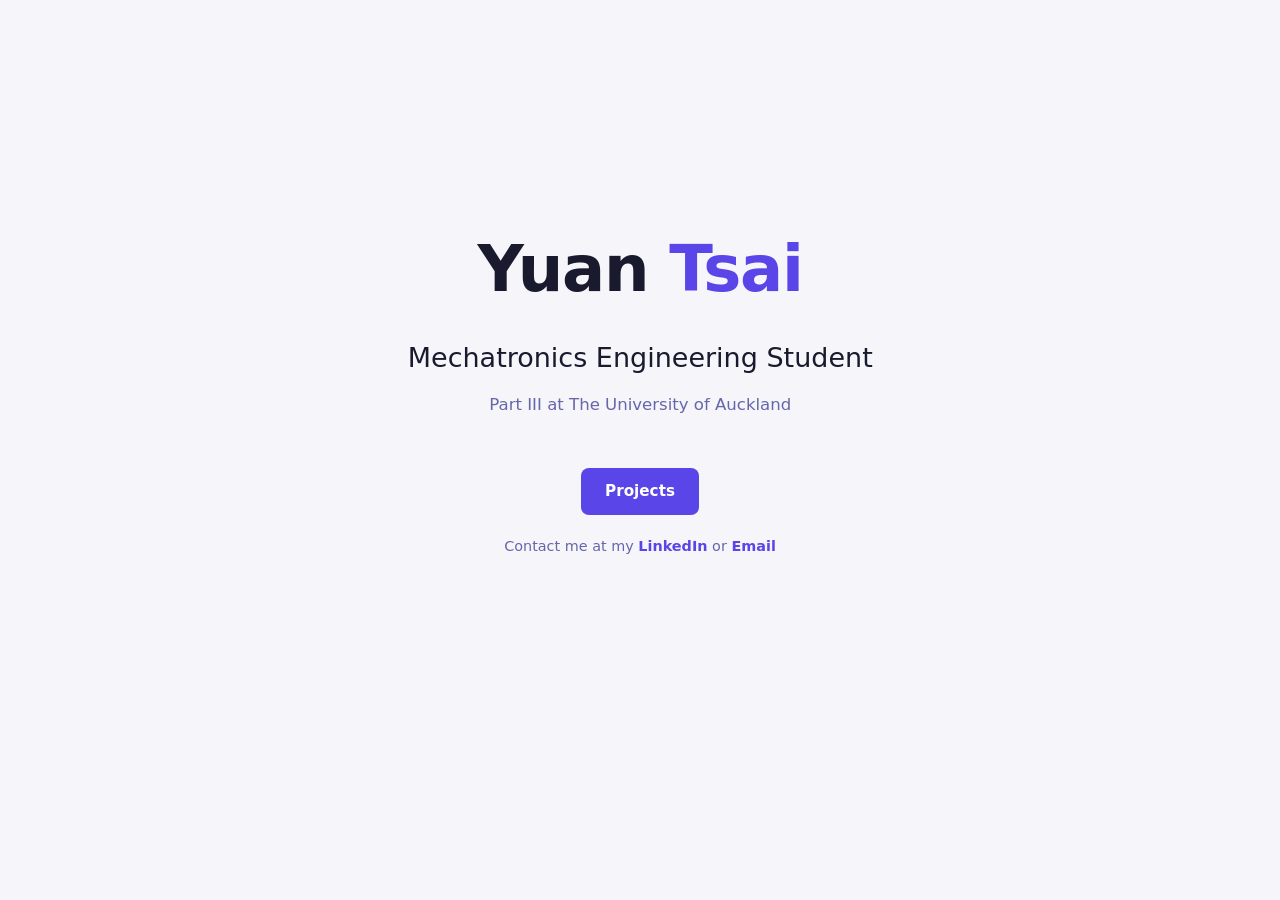
==== index.html @ 059f3043 "added the groundwork for projects pages" ====
<!DOCTYPE html>
<html lang="en" data-theme="light">
<head>
  <meta charset="UTF-8">
  <meta name="viewport" content="width=device-width, initial-scale=1.0">
  <title>Yuan's Test Portfolio</title>
  <style>
    :root[data-theme="dark"] {
      --bg: #0f0f13;
      --bg-card: #1a1a24;
      --bg-nav: rgba(15, 15, 19, 0.85);
      --border: #2a2a3a;
      --text: #e8e8f0;
      --text-muted: #8888a8;
      --accent: #7c6af7;
      --accent-hover: #9d8fff;
      --accent-glow: rgba(124, 106, 247, 0.2);
      --tag-bg: #23233a;
    }
    :root[data-theme="light"] {
      --bg: #f5f5fa;
      --bg-card: #ffffff;
      --bg-nav: rgba(245, 245, 250, 0.85);
      --border: #e0e0f0;
      --text: #1a1a2e;
      --text-muted: #6666aa;
      --accent: #5a45e8;
      --accent-hover: #7c6af7;
      --accent-glow: rgba(90, 69, 232, 0.15);
      --tag-bg: #ebebf8;
    }

    * { box-sizing: border-box; margin: 0; padding: 0; }

    body {
      font-family: 'Segoe UI', system-ui, -apple-system, sans-serif;
      background: var(--bg);
      color: var(--text);
      min-height: 100vh;
      transition: background 0.3s, color 0.3s;
      line-height: 1.6;
    }


    /* SECTIONS */
    main { padding-top: 0; }

    /* ABOUT */
    .about-hero {
      display: flex;
      flex-direction: column;
      align-items: center;
      text-align: center;
      justify-content: center;
      min-height: 100vh;
      padding-bottom: 12vh;
      max-width: 900px;
      margin: 0 auto;
    }
    .about-hero h1 {
      font-size: clamp(2.5rem, 6vw, 4rem);
      font-weight: 800;
      line-height: 1.1;
      margin-bottom: 0.5rem;
      letter-spacing: -0.02em;
    }
    .about-hero h1 span { color: var(--accent); }
    .about-hero .occupation {
      font-size: clamp(1rem, 2.5vw, 1.25rem);
      color: var(--text-muted);
      margin-bottom: 0.4rem;
      transition: transform 0.7s cubic-bezier(0.34, 1.56, 0.64, 1), color 0.5s ease, opacity 0.5s ease;
      transform-origin: center bottom;
    }
    .about-hero .university {
      font-size: 0.9rem;
      color: var(--text-muted);
      opacity: 0.7;
      margin-bottom: 1.75rem;
      transition: transform 0.7s cubic-bezier(0.34, 1.56, 0.64, 1), color 0.5s ease, opacity 0.5s ease;
      transform-origin: center bottom;
    }
    .about-hero .occupation.featured {
      transform: scale(1.35) translateY(1.6rem);
      color: var(--text);
      opacity: 1;
    }
    .about-hero .university.featured {
      transform: scale(1.15) translateY(2.4rem);
      opacity: 1;
      color: var(--text-muted);
    }
    .hobby-rotator {
      font-size: 1rem;
      color: var(--accent);
      font-weight: 600;
      min-height: 1.5em;
      margin-bottom: 2.5rem;
      transition: opacity 0.6s ease;
    }
    .btn-group { display: flex; gap: 1rem; flex-wrap: wrap; justify-content: center; }
    .contact-line {
      margin-top: 1.25rem;
      font-size: 0.9rem;
      color: var(--text-muted);
    }
    .contact-line a {
      color: var(--accent);
      text-decoration: none;
      font-weight: 600;
    }
    .contact-line a:hover { text-decoration: underline; }
    .btn {
      display: inline-block;
      padding: 0.7rem 1.5rem;
      border-radius: 8px;
      font-size: 0.95rem;
      font-weight: 600;
      cursor: pointer;
      text-decoration: none;
      border: none;
      font-family: inherit;
      transition: all 0.2s;
    }
    .btn-primary { background: var(--accent); color: #fff; }
    .btn-primary:hover { background: var(--accent-hover); transform: translateY(-1px); box-shadow: 0 4px 20px var(--accent-glow); }
    .btn-outline { background: transparent; color: var(--text); border: 1px solid var(--border); }
    .btn-outline:hover { border-color: var(--accent); color: var(--accent); transform: translateY(-1px); }



    /* CORNER PHOTOS */
    .corner-photo {
      position: fixed;
      z-index: 50;
      opacity: 0;
      pointer-events: none;
      transition: opacity 0.7s ease;
    }
    .corner-photo img {
      width: 240px;
      height: 240px;
      object-fit: cover;
      border-radius: 14px;
      box-shadow: 0 8px 32px rgba(0,0,0,0.18);
      display: block;
    }
    .corner-photo.top-left     { top: 5rem;    left: 2rem;   }
    .corner-photo.top-right    { top: 5rem;    right: 2rem;  }
    .corner-photo.bottom-left  { bottom: 2rem; left: 2rem;   }
    .corner-photo.bottom-right { bottom: 2rem; right: 2rem;  }
    .corner-photo.visible { opacity: 1; }

    @media (max-width: 640px) {
      .corner-photo img { width: 90px; height: 90px; border-radius: 10px; }
      .corner-photo.top-left, .corner-photo.top-right { top: 1rem; }
      .corner-photo.top-left, .corner-photo.bottom-left { left: 0.75rem; }
      .corner-photo.top-right, .corner-photo.bottom-right { right: 0.75rem; }
      .about-hero { padding-bottom: 8vh; }
      .section { padding: 3rem 1.5rem; }
    }
  </style>
</head>
<body>

<div class="corner-photo" id="corner-photo"><img id="corner-img" src="" alt=""></div>

<main>

  <!-- ABOUT -->
  <div id="tab-about" class="section active">
    <div class="about-hero">
      <h1>Yuan <span>Tsai</span></h1>
      <p class="occupation">Mechatronics Engineering Student</p>
      <p class="university">Part III at The University of Auckland</p>
      <p class="hobby-rotator" id="hobby-rotator">Badminton Player</p>
      <div class="btn-group">
        <a href="projects.html" class="btn btn-primary">Projects</a>
      </div>
      <p class="contact-line">Contact me at my <a href="https://www.linkedin.com/in/yuan-tsai-aa14a11a4/" target="_blank" rel="noopener">LinkedIn</a> or <a href="mailto:yuantsainz@gmail.com">Email</a></p>
    </div>
  </div>



</main>

<script>
  // Hobby rotator + corner photos
  const hobbies = ['Badminton Player', 'Outdoor Runner', 'Clumsy Skier', 'Challenger', 'Strawberry Lover'];
  // corner: top-left, top-right, bottom-left, bottom-right
  // Mechatronics shown during the featured intro (between last hobby and Badminton)
  const hobbyPhotos = [
    { src: 'Badminton.jpg',       corner: 'top-right'    },
    { src: 'Outdoor Running.jpg', corner: 'bottom-left'  },
    { src: 'Clumsy Skier.jpg',    corner: 'top-right'    },
    { src: 'Challenger.jpg',      corner: 'bottom-right' },
    { src: 'Strawberry.jpg',      corner: 'bottom-left'  },
  ];
  const mechatronicsPhoto = { src: 'Mechatronics.jpg', corner: 'top-left' };

  let hobbyIndex = 0;
  const hobbyEl    = document.getElementById('hobby-rotator');
  const occupationEl = document.querySelector('.occupation');
  const universityEl = document.querySelector('.university');
  const cornerEl   = document.getElementById('corner-photo');
  const cornerImg  = document.getElementById('corner-img');
  const corners    = ['top-left', 'top-right', 'bottom-left', 'bottom-right'];

  function showPhoto(photoObj) {
    // Fade out current
    cornerEl.classList.remove('visible');
    setTimeout(() => {
      corners.forEach(c => cornerEl.classList.remove(c));
      cornerImg.src = photoObj.src;
      cornerEl.classList.add(photoObj.corner);
      cornerEl.classList.add('visible');
    }, 400);
  }

  function hidePhoto() {
    cornerEl.classList.remove('visible');
  }

  function cycleHobby() {
    hobbyEl.style.opacity = '0';
    hidePhoto();
    setTimeout(() => {
      hobbyIndex = (hobbyIndex + 1) % hobbies.length;
      if (hobbyIndex === 0) {
        // Feature the title text + show Mechatronics photo
        occupationEl.classList.add('featured');
        universityEl.classList.add('featured');
        showPhoto(mechatronicsPhoto);
        setTimeout(() => {
          occupationEl.classList.remove('featured');
          universityEl.classList.remove('featured');
          hidePhoto();
          setTimeout(() => {
            hobbyEl.textContent = hobbies[hobbyIndex];
            hobbyEl.style.opacity = '1';
            showPhoto(hobbyPhotos[hobbyIndex]);
            setTimeout(cycleHobby, 3000);
          }, 700);
        }, 2200);
      } else {
        hobbyEl.textContent = hobbies[hobbyIndex];
        hobbyEl.style.opacity = '1';
        showPhoto(hobbyPhotos[hobbyIndex]);
        setTimeout(cycleHobby, 3000);
      }
    }, 600);
  }

  // Start with Mechatronics featured moment, then begin hobby cycle
  function startSequence() {
    hobbyEl.style.opacity = '0';
    occupationEl.classList.add('featured');
    universityEl.classList.add('featured');
    showPhoto(mechatronicsPhoto);
    setTimeout(() => {
      occupationEl.classList.remove('featured');
      universityEl.classList.remove('featured');
      hidePhoto();
      setTimeout(() => {
        hobbyEl.textContent = hobbies[0];
        hobbyEl.style.opacity = '1';
        showPhoto(hobbyPhotos[0]);
        setTimeout(cycleHobby, 3000);
      }, 700);
    }, 2200);
  }
  setTimeout(startSequence, 800);




</script>

</body>
</html>
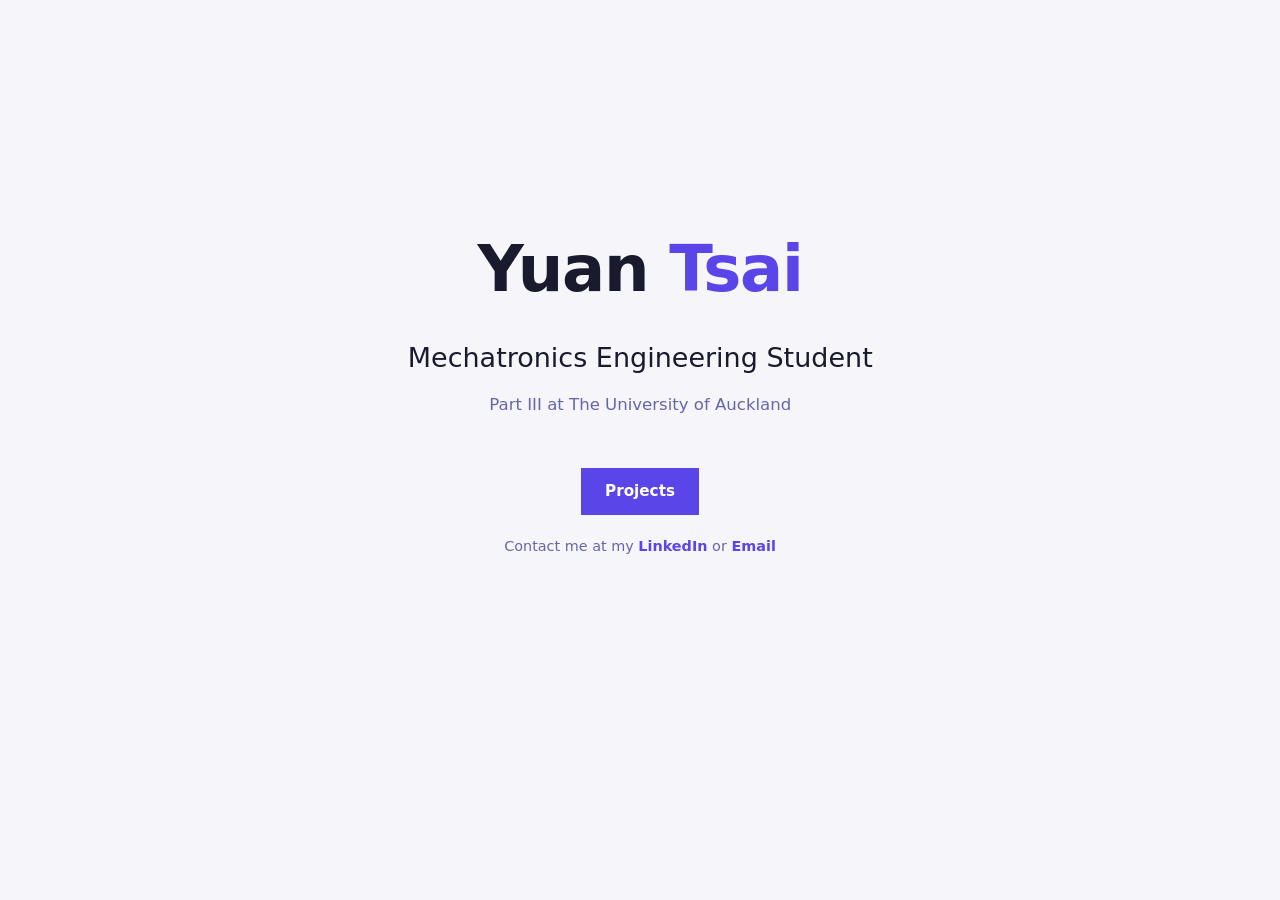
==== commit 70613f10: "minor changes" ====
--- a/index.html
+++ b/index.html
@@ -113,7 +113,7 @@
     .btn {
       display: inline-block;
       padding: 0.7rem 1.5rem;
-      border-radius: 8px;
+      border-radius: 0;
       font-size: 0.95rem;
       font-weight: 600;
       cursor: pointer;
@@ -141,7 +141,7 @@
       width: 240px;
       height: 240px;
       object-fit: cover;
-      border-radius: 14px;
+      border-radius: 0;
       box-shadow: 0 8px 32px rgba(0,0,0,0.18);
       display: block;
     }
@@ -152,7 +152,7 @@
     .corner-photo.visible { opacity: 1; }
 
     @media (max-width: 640px) {
-      .corner-photo img { width: 90px; height: 90px; border-radius: 10px; }
+      .corner-photo img { width: 90px; height: 90px; border-radius: 0; }
       .corner-photo.top-left, .corner-photo.top-right { top: 1rem; }
       .corner-photo.top-left, .corner-photo.bottom-left { left: 0.75rem; }
       .corner-photo.top-right, .corner-photo.bottom-right { right: 0.75rem; }
@@ -191,13 +191,13 @@
   // corner: top-left, top-right, bottom-left, bottom-right
   // Mechatronics shown during the featured intro (between last hobby and Badminton)
   const hobbyPhotos = [
-    { src: 'Badminton.jpg',       corner: 'top-right'    },
-    { src: 'Outdoor Running.jpg', corner: 'bottom-left'  },
-    { src: 'Clumsy Skier.jpg',    corner: 'top-right'    },
-    { src: 'Challenger.jpg',      corner: 'bottom-right' },
-    { src: 'Strawberry.jpg',      corner: 'bottom-left'  },
+    { src: 'badminton.jpg',       corner: 'top-right'    },
+    { src: 'outdoor running.jpg', corner: 'bottom-left'  },
+    { src: 'clumsy skier.jpg',    corner: 'top-right'    },
+    { src: 'challenger.jpg',      corner: 'bottom-right' },
+    { src: 'strawberry.jpg',      corner: 'bottom-left'  },
   ];
-  const mechatronicsPhoto = { src: 'Mechatronics.jpg', corner: 'top-left' };
+  const mechatronicsPhoto = { src: 'mechatronics.jpg', corner: 'top-left' };
 
   let hobbyIndex = 0;
   const hobbyEl    = document.getElementById('hobby-rotator');
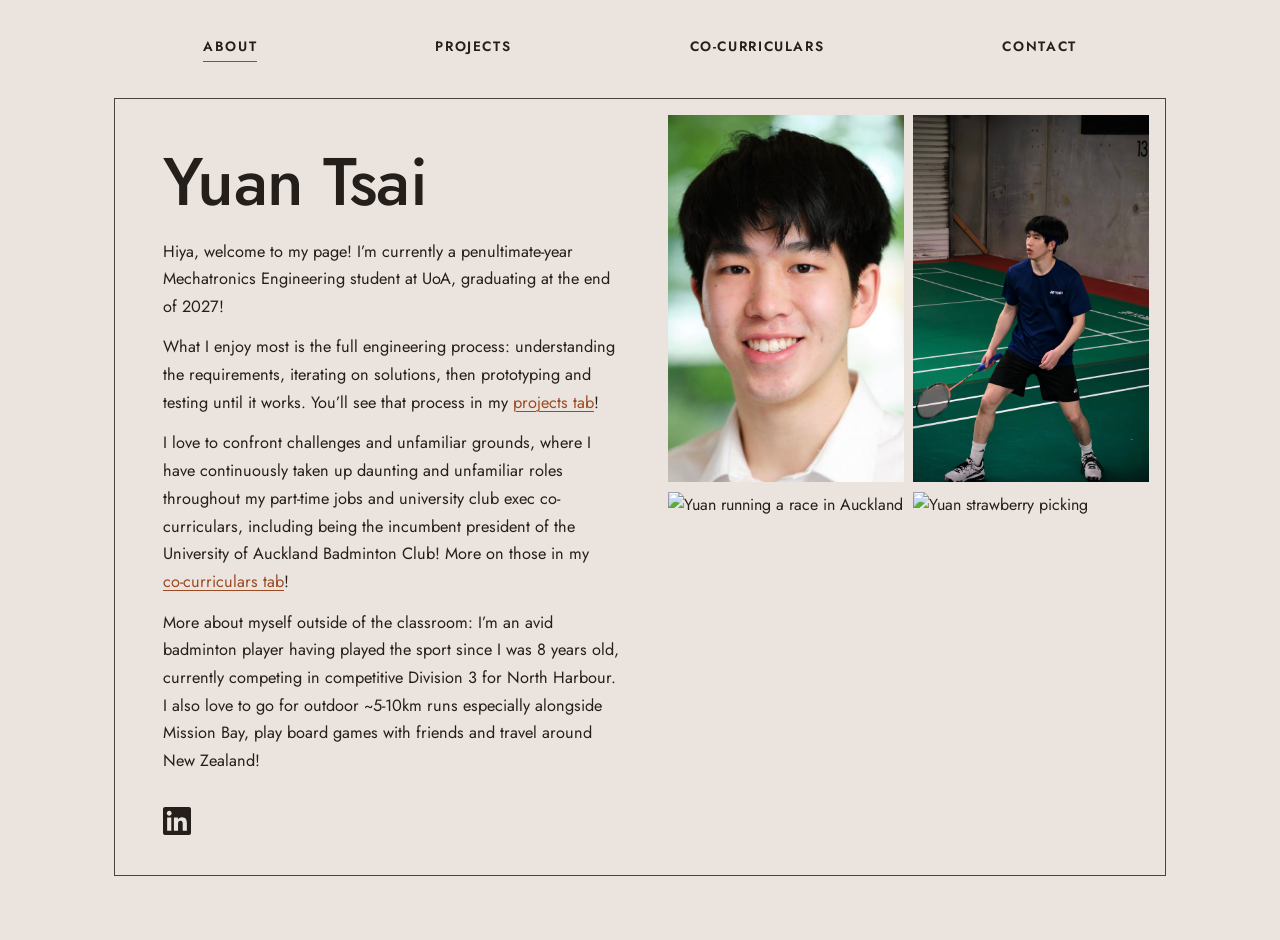
==== commit d3604c3f: "revamped the website theme/format" ====
--- a/index.html
+++ b/index.html
@@ -1,281 +1,50 @@
 <!DOCTYPE html>
-<html lang="en" data-theme="light">
+<html lang="en">
 <head>
   <meta charset="UTF-8">
   <meta name="viewport" content="width=device-width, initial-scale=1.0">
-  <title>Yuan's Test Portfolio</title>
-  <style>
-    :root[data-theme="dark"] {
-      --bg: #0f0f13;
-      --bg-card: #1a1a24;
-      --bg-nav: rgba(15, 15, 19, 0.85);
-      --border: #2a2a3a;
-      --text: #e8e8f0;
-      --text-muted: #8888a8;
-      --accent: #7c6af7;
-      --accent-hover: #9d8fff;
-      --accent-glow: rgba(124, 106, 247, 0.2);
-      --tag-bg: #23233a;
-    }
-    :root[data-theme="light"] {
-      --bg: #f5f5fa;
-      --bg-card: #ffffff;
-      --bg-nav: rgba(245, 245, 250, 0.85);
-      --border: #e0e0f0;
-      --text: #1a1a2e;
-      --text-muted: #6666aa;
-      --accent: #5a45e8;
-      --accent-hover: #7c6af7;
-      --accent-glow: rgba(90, 69, 232, 0.15);
-      --tag-bg: #ebebf8;
-    }
-
-    * { box-sizing: border-box; margin: 0; padding: 0; }
-
-    body {
-      font-family: 'Segoe UI', system-ui, -apple-system, sans-serif;
-      background: var(--bg);
-      color: var(--text);
-      min-height: 100vh;
-      transition: background 0.3s, color 0.3s;
-      line-height: 1.6;
-    }
-
-
-    /* SECTIONS */
-    main { padding-top: 0; }
-
-    /* ABOUT */
-    .about-hero {
-      display: flex;
-      flex-direction: column;
-      align-items: center;
-      text-align: center;
-      justify-content: center;
-      min-height: 100vh;
-      padding-bottom: 12vh;
-      max-width: 900px;
-      margin: 0 auto;
-    }
-    .about-hero h1 {
-      font-size: clamp(2.5rem, 6vw, 4rem);
-      font-weight: 800;
-      line-height: 1.1;
-      margin-bottom: 0.5rem;
-      letter-spacing: -0.02em;
-    }
-    .about-hero h1 span { color: var(--accent); }
-    .about-hero .occupation {
-      font-size: clamp(1rem, 2.5vw, 1.25rem);
-      color: var(--text-muted);
-      margin-bottom: 0.4rem;
-      transition: transform 0.7s cubic-bezier(0.34, 1.56, 0.64, 1), color 0.5s ease, opacity 0.5s ease;
-      transform-origin: center bottom;
-    }
-    .about-hero .university {
-      font-size: 0.9rem;
-      color: var(--text-muted);
-      opacity: 0.7;
-      margin-bottom: 1.75rem;
-      transition: transform 0.7s cubic-bezier(0.34, 1.56, 0.64, 1), color 0.5s ease, opacity 0.5s ease;
-      transform-origin: center bottom;
-    }
-    .about-hero .occupation.featured {
-      transform: scale(1.35) translateY(1.6rem);
-      color: var(--text);
-      opacity: 1;
-    }
-    .about-hero .university.featured {
-      transform: scale(1.15) translateY(2.4rem);
-      opacity: 1;
-      color: var(--text-muted);
-    }
-    .hobby-rotator {
-      font-size: 1rem;
-      color: var(--accent);
-      font-weight: 600;
-      min-height: 1.5em;
-      margin-bottom: 2.5rem;
-      transition: opacity 0.6s ease;
-    }
-    .btn-group { display: flex; gap: 1rem; flex-wrap: wrap; justify-content: center; }
-    .contact-line {
-      margin-top: 1.25rem;
-      font-size: 0.9rem;
-      color: var(--text-muted);
-    }
-    .contact-line a {
-      color: var(--accent);
-      text-decoration: none;
-      font-weight: 600;
-    }
-    .contact-line a:hover { text-decoration: underline; }
-    .btn {
-      display: inline-block;
-      padding: 0.7rem 1.5rem;
-      border-radius: 0;
-      font-size: 0.95rem;
-      font-weight: 600;
-      cursor: pointer;
-      text-decoration: none;
-      border: none;
-      font-family: inherit;
-      transition: all 0.2s;
-    }
-    .btn-primary { background: var(--accent); color: #fff; }
-    .btn-primary:hover { background: var(--accent-hover); transform: translateY(-1px); box-shadow: 0 4px 20px var(--accent-glow); }
-    .btn-outline { background: transparent; color: var(--text); border: 1px solid var(--border); }
-    .btn-outline:hover { border-color: var(--accent); color: var(--accent); transform: translateY(-1px); }
-
-
-
-    /* CORNER PHOTOS */
-    .corner-photo {
-      position: fixed;
-      z-index: 50;
-      opacity: 0;
-      pointer-events: none;
-      transition: opacity 0.7s ease;
-    }
-    .corner-photo img {
-      width: 240px;
-      height: 240px;
-      object-fit: cover;
-      border-radius: 0;
-      box-shadow: 0 8px 32px rgba(0,0,0,0.18);
-      display: block;
-    }
-    .corner-photo.top-left     { top: 5rem;    left: 2rem;   }
-    .corner-photo.top-right    { top: 5rem;    right: 2rem;  }
-    .corner-photo.bottom-left  { bottom: 2rem; left: 2rem;   }
-    .corner-photo.bottom-right { bottom: 2rem; right: 2rem;  }
-    .corner-photo.visible { opacity: 1; }
-
-    @media (max-width: 640px) {
-      .corner-photo img { width: 90px; height: 90px; border-radius: 0; }
-      .corner-photo.top-left, .corner-photo.top-right { top: 1rem; }
-      .corner-photo.top-left, .corner-photo.bottom-left { left: 0.75rem; }
-      .corner-photo.top-right, .corner-photo.bottom-right { right: 0.75rem; }
-      .about-hero { padding-bottom: 8vh; }
-      .section { padding: 3rem 1.5rem; }
-    }
-  </style>
+  <title>Yuan Tsai</title>
+  <link rel="preconnect" href="https://fonts.googleapis.com">
+  <link rel="preconnect" href="https://fonts.gstatic.com" crossorigin>
+  <link href="https://fonts.googleapis.com/css2?family=Jost:wght@400;500;600&family=Lora:ital,wght@0,400;0,500;1,400&display=swap" rel="stylesheet">
+  <link rel="stylesheet" href="style.css">
 </head>
 <body>
 
-<div class="corner-photo" id="corner-photo"><img id="corner-img" src="" alt=""></div>
+<nav class="site-nav">
+  <a href="index.html" class="active">About</a>
+  <a href="projects.html">Projects</a>
+  <a href="cocurriculars.html">Co-Curriculars</a>
+  <a href="contact.html">Contact</a>
+</nav>
 
 <main>
+  <section class="frame">
+    <div class="frame-text">
+      <div>
+        <h1>Yuan Tsai</h1>
+        <div class="bio">
+          <p>Hiya, welcome to my page! I’m currently a penultimate-year Mechatronics Engineering student at UoA, graduating at the end of 2027!</p>
+          <p>What I enjoy most is the full engineering process: understanding the requirements, iterating on solutions, then prototyping and testing until it works. You’ll see that process in my <a href="projects.html">projects tab</a>!</p>
+          <p>I love to confront challenges and unfamiliar grounds, where I have continuously taken up daunting and unfamiliar roles throughout my part-time jobs and university club exec co-curriculars, including being the incumbent president of the University of Auckland Badminton Club! More on those in my <a href="cocurriculars.html">co-curriculars tab</a>!</p>
+          <p>More about myself outside of the classroom: I’m an avid badminton player having played the sport since I was 8 years old, currently competing in competitive Division 3 for North Harbour. I also love to go for outdoor ~5-10km runs especially alongside Mission Bay, play board games with friends and travel around New Zealand!</p>
+        </div>
+      </div>
+      <div class="socials">
+        <a href="https://www.linkedin.com/in/yuan-tsai-aa14a11a4/" target="_blank" rel="noopener" aria-label="LinkedIn">
+          <svg viewBox="0 0 24 24" fill="currentColor"><path d="M20.447 20.452h-3.554v-5.569c0-1.328-.027-3.037-1.852-3.037-1.853 0-2.136 1.445-2.136 2.939v5.667H9.351V9h3.414v1.561h.046c.477-.9 1.637-1.85 3.37-1.85 3.601 0 4.267 2.37 4.267 5.455v6.286zM5.337 7.433c-1.144 0-2.063-.926-2.063-2.065 0-1.138.92-2.063 2.063-2.063 1.14 0 2.064.925 2.064 2.063 0 1.139-.925 2.065-2.064 2.065zm1.782 13.019H3.555V9h3.564v11.452zM22.225 0H1.771C.792 0 0 .774 0 1.729v20.542C0 23.227.792 24 1.771 24h20.451C23.2 24 24 23.227 24 22.271V1.729C24 .774 23.2 0 22.222 0h.003z"/></svg>
+        </a>
+      </div>
+    </div>
 
-  <!-- ABOUT -->
-  <div id="tab-about" class="section active">
-    <div class="about-hero">
-      <h1>Yuan <span>Tsai</span></h1>
-      <p class="occupation">Mechatronics Engineering Student</p>
-      <p class="university">Part III at The University of Auckland</p>
-      <p class="hobby-rotator" id="hobby-rotator">Badminton Player</p>
-      <div class="btn-group">
-        <a href="projects.html" class="btn btn-primary">Projects</a>
-      </div>
-      <p class="contact-line">Contact me at my <a href="https://www.linkedin.com/in/yuan-tsai-aa14a11a4/" target="_blank" rel="noopener">LinkedIn</a> or <a href="mailto:yuantsainz@gmail.com">Email</a></p>
+    <div class="photo-grid">
+      <img src="mechatronics.jpg" alt="Yuan Tsai headshot" style="object-position: 50% 30%;">
+      <img src="badminton_better.JPG" alt="Yuan playing badminton" style="object-position: 50% 30%;">
+      <img src="outdoor%20running.jpg" alt="Yuan running a race in Auckland" style="object-position: 45% 90%;">
+      <img src="strawberry.jpg" alt="Yuan strawberry picking" style="object-position: 50% 65%;">
     </div>
-  </div>
-
-
-
+  </section>
 </main>
-
-<script>
-  // Hobby rotator + corner photos
-  const hobbies = ['Badminton Player', 'Outdoor Runner', 'Clumsy Skier', 'Challenger', 'Strawberry Lover'];
-  // corner: top-left, top-right, bottom-left, bottom-right
-  // Mechatronics shown during the featured intro (between last hobby and Badminton)
-  const hobbyPhotos = [
-    { src: 'badminton.jpg',       corner: 'top-right'    },
-    { src: 'outdoor running.jpg', corner: 'bottom-left'  },
-    { src: 'clumsy skier.jpg',    corner: 'top-right'    },
-    { src: 'challenger.jpg',      corner: 'bottom-right' },
-    { src: 'strawberry.jpg',      corner: 'bottom-left'  },
-  ];
-  const mechatronicsPhoto = { src: 'mechatronics.jpg', corner: 'top-left' };
-
-  let hobbyIndex = 0;
-  const hobbyEl    = document.getElementById('hobby-rotator');
-  const occupationEl = document.querySelector('.occupation');
-  const universityEl = document.querySelector('.university');
-  const cornerEl   = document.getElementById('corner-photo');
-  const cornerImg  = document.getElementById('corner-img');
-  const corners    = ['top-left', 'top-right', 'bottom-left', 'bottom-right'];
-
-  function showPhoto(photoObj) {
-    // Fade out current
-    cornerEl.classList.remove('visible');
-    setTimeout(() => {
-      corners.forEach(c => cornerEl.classList.remove(c));
-      cornerImg.src = photoObj.src;
-      cornerEl.classList.add(photoObj.corner);
-      cornerEl.classList.add('visible');
-    }, 400);
-  }
-
-  function hidePhoto() {
-    cornerEl.classList.remove('visible');
-  }
-
-  function cycleHobby() {
-    hobbyEl.style.opacity = '0';
-    hidePhoto();
-    setTimeout(() => {
-      hobbyIndex = (hobbyIndex + 1) % hobbies.length;
-      if (hobbyIndex === 0) {
-        // Feature the title text + show Mechatronics photo
-        occupationEl.classList.add('featured');
-        universityEl.classList.add('featured');
-        showPhoto(mechatronicsPhoto);
-        setTimeout(() => {
-          occupationEl.classList.remove('featured');
-          universityEl.classList.remove('featured');
-          hidePhoto();
-          setTimeout(() => {
-            hobbyEl.textContent = hobbies[hobbyIndex];
-            hobbyEl.style.opacity = '1';
-            showPhoto(hobbyPhotos[hobbyIndex]);
-            setTimeout(cycleHobby, 3000);
-          }, 700);
-        }, 2200);
-      } else {
-        hobbyEl.textContent = hobbies[hobbyIndex];
-        hobbyEl.style.opacity = '1';
-        showPhoto(hobbyPhotos[hobbyIndex]);
-        setTimeout(cycleHobby, 3000);
-      }
-    }, 600);
-  }
-
-  // Start with Mechatronics featured moment, then begin hobby cycle
-  function startSequence() {
-    hobbyEl.style.opacity = '0';
-    occupationEl.classList.add('featured');
-    universityEl.classList.add('featured');
-    showPhoto(mechatronicsPhoto);
-    setTimeout(() => {
-      occupationEl.classList.remove('featured');
-      universityEl.classList.remove('featured');
-      hidePhoto();
-      setTimeout(() => {
-        hobbyEl.textContent = hobbies[0];
-        hobbyEl.style.opacity = '1';
-        showPhoto(hobbyPhotos[0]);
-        setTimeout(cycleHobby, 3000);
-      }, 700);
-    }, 2200);
-  }
-  setTimeout(startSequence, 800);
-
-
-
-
-</script>
 
 </body>
 </html>
--- a/style.css
+++ b/style.css
@@ -0,0 +1,419 @@
+/* Shared theme for every page */
+:root {
+  --bg: #ebe4de;
+  --surface: #f3eee9;
+  --text: #241f1b;
+  --muted: #6e645c;
+  --line: #4a423c;
+  --line-soft: #d3c9c0;
+  --accent: #9b4a22;
+  --accent-hover: #7d3a19;
+  --sans: 'Jost', 'Segoe UI', system-ui, sans-serif;
+  --serif: 'Lora', Georgia, serif;
+}
+
+* { box-sizing: border-box; margin: 0; padding: 0; }
+
+body {
+  font-family: var(--sans);
+  background: var(--bg);
+  color: var(--text);
+  min-height: 100vh;
+  line-height: 1.6;
+  display: flex;
+  flex-direction: column;
+}
+
+a { color: inherit; }
+img { display: block; max-width: 100%; }
+
+/* NAV */
+.site-nav {
+  display: flex;
+  justify-content: space-around;
+  align-items: center;
+  max-width: 1100px;
+  width: 100%;
+  margin: 0 auto;
+  padding: 2.25rem 1.5rem;
+}
+.site-nav a {
+  font-size: 0.85rem;
+  font-weight: 600;
+  letter-spacing: 0.12em;
+  text-transform: uppercase;
+  text-decoration: none;
+  padding-bottom: 0.2rem;
+  border-bottom: 1.5px solid transparent;
+  transition: color 0.2s, border-color 0.2s;
+}
+.site-nav a:hover { color: var(--accent); }
+.site-nav a.active { border-bottom-color: var(--accent); }
+
+main {
+  flex: 1;
+  width: 100%;
+  max-width: 1100px;
+  margin: 0 auto;
+  padding: 0 1.5rem 4rem;
+}
+
+/* HOMEPAGE FRAME */
+.frame {
+  border: 1px solid var(--line);
+  display: grid;
+  grid-template-columns: minmax(0, 1.05fr) minmax(0, 1fr);
+  gap: 2rem;
+  padding: 1rem;
+  min-height: min(560px, calc(100vh - 160px));
+}
+.frame-text {
+  display: flex;
+  flex-direction: column;
+  justify-content: space-between;
+  padding: 2rem 1rem 1.5rem 2rem;
+}
+.frame-text h1 {
+  font-size: clamp(2.6rem, 6vw, 4.2rem);
+  font-weight: 500;
+  line-height: 1.05;
+  letter-spacing: -0.01em;
+  margin-bottom: 1.25rem;
+}
+.bio {
+  font-size: 1.02rem;
+  line-height: 1.7;
+  max-width: 34rem;
+}
+.bio p + p { margin-top: 0.8rem; }
+.bio a {
+  color: var(--accent);
+  text-decoration: underline;
+  text-underline-offset: 3px;
+  text-decoration-thickness: 1px;
+  white-space: nowrap;
+  transition: color 0.2s;
+}
+.bio a:hover { color: var(--accent-hover); }
+.socials { display: flex; gap: 1rem; margin-top: 2rem; }
+.socials a { display: inline-flex; transition: color 0.2s, transform 0.2s; }
+.socials a:hover { color: var(--accent); transform: translateY(-2px); }
+.socials svg { width: 28px; height: 28px; }
+
+.photo-grid {
+  display: grid;
+  grid-template-columns: repeat(2, minmax(0, 1fr));
+  grid-template-rows: repeat(2, minmax(0, 1fr));
+  gap: 0.6rem;
+  min-height: 420px;
+}
+.photo-grid img {
+  width: 100%;
+  height: 100%;
+  object-fit: cover;
+}
+
+/* PAGE HEADINGS */
+.page-heading {
+  text-align: center;
+  margin: 1.5rem 0 3.5rem;
+}
+.page-heading h1 {
+  font-family: var(--serif);
+  font-weight: 500;
+  font-size: clamp(2.2rem, 5vw, 3.2rem);
+  color: var(--accent);
+  line-height: 1.15;
+}
+.page-heading p { color: var(--muted); margin-top: 0.4rem; }
+
+/* PROJECT GALLERY */
+.project-grid {
+  display: grid;
+  grid-template-columns: repeat(3, minmax(0, 1fr));
+  gap: 3rem 2.25rem;
+}
+.project-card {
+  text-decoration: none;
+  display: flex;
+  flex-direction: column;
+}
+.project-thumb {
+  position: relative;
+  aspect-ratio: 4 / 3;
+  overflow: hidden;
+  background: var(--surface);
+  margin-bottom: 0.9rem;
+}
+.project-thumb img {
+  width: 100%;
+  height: 100%;
+  object-fit: cover;
+  transition: transform 0.5s ease;
+}
+.project-card:hover .project-thumb img,
+.project-card:hover .thumb-placeholder { transform: scale(1.04); }
+
+/* Solid tile for projects without a photo yet */
+.thumb-placeholder {
+  width: 100%;
+  height: 100%;
+  display: flex;
+  align-items: center;
+  justify-content: center;
+  font-family: var(--serif);
+  font-style: italic;
+  font-size: 2.6rem;
+  color: #f3eee9;
+  transition: transform 0.5s ease;
+}
+.tone-rust { background: var(--accent); }
+.tone-green { background: #23392e; }
+.tone-charcoal { background: #2b2725; }
+
+.thumb-badge {
+  position: absolute;
+  top: 0.75rem;
+  left: 0.75rem;
+  background: var(--surface);
+  color: var(--accent);
+  font-size: 0.7rem;
+  font-weight: 600;
+  letter-spacing: 0.08em;
+  text-transform: uppercase;
+  padding: 0.2rem 0.55rem;
+}
+
+.project-name {
+  font-family: var(--serif);
+  font-size: 1.2rem;
+  font-weight: 500;
+  line-height: 1.3;
+  transition: color 0.2s;
+}
+.project-card:hover .project-name { color: var(--accent); }
+.project-type {
+  font-size: 0.78rem;
+  font-weight: 600;
+  letter-spacing: 0.1em;
+  text-transform: uppercase;
+  color: var(--accent);
+  margin-top: 0.2rem;
+}
+.project-stack {
+  font-size: 0.92rem;
+  color: var(--muted);
+  margin-top: 0.15rem;
+}
+.project-stack strong { color: var(--text); font-weight: 600; }
+
+/* PROJECT DETAIL */
+.detail { max-width: 800px; margin: 0 auto; }
+.back-link {
+  display: inline-flex;
+  align-items: center;
+  gap: 0.35rem;
+  font-size: 0.9rem;
+  color: var(--muted);
+  text-decoration: none;
+  margin-bottom: 1.5rem;
+  transition: color 0.2s;
+}
+.back-link:hover { color: var(--accent); }
+.back-link svg { width: 15px; height: 15px; }
+
+.detail-header {
+  border-bottom: 1px solid var(--line-soft);
+  padding-bottom: 1.75rem;
+  margin-bottom: 2rem;
+}
+.detail-header h1 {
+  font-family: var(--serif);
+  font-weight: 500;
+  font-size: clamp(2rem, 5vw, 2.9rem);
+  line-height: 1.15;
+}
+.detail-header .project-type { margin-top: 0.6rem; }
+.dev-badge {
+  display: inline-block;
+  vertical-align: middle;
+  background: var(--accent);
+  color: #fff;
+  font-family: var(--sans);
+  font-size: 0.7rem;
+  font-weight: 600;
+  letter-spacing: 0.08em;
+  text-transform: uppercase;
+  padding: 0.2rem 0.55rem;
+  margin-left: 0.4rem;
+}
+
+.tags { display: flex; flex-wrap: wrap; gap: 0.45rem; margin-top: 1rem; }
+.tag {
+  border: 1px solid var(--line-soft);
+  background: var(--surface);
+  font-size: 0.8rem;
+  font-weight: 500;
+  padding: 0.2rem 0.65rem;
+}
+
+.project-body { display: flex; flex-direction: column; gap: 2.25rem; }
+
+.description { font-size: 1.05rem; max-width: 680px; }
+.description p + p,
+.description ul + p { margin-top: 0.85rem; }
+.description ul {
+  margin: 0.6rem 0 0 1.4rem;
+  display: flex;
+  flex-direction: column;
+  gap: 0.3rem;
+}
+
+.media-grid {
+  display: grid;
+  grid-template-columns: repeat(auto-fill, minmax(280px, 1fr));
+  gap: 1rem;
+}
+.media-item {
+  background: var(--surface);
+  overflow: hidden;
+  aspect-ratio: 4 / 3;
+}
+.media-item img {
+  width: 100%;
+  height: 100%;
+  object-fit: cover;
+}
+/* Show screenshots uncropped */
+.media-grid.natural .media-item { aspect-ratio: auto; }
+.media-grid.natural .media-item img { height: auto; object-fit: contain; }
+
+.btn-group { display: flex; flex-wrap: wrap; gap: 0.75rem; }
+.btn {
+  display: inline-flex;
+  align-items: center;
+  gap: 0.5rem;
+  background: var(--accent);
+  color: #fff;
+  text-decoration: none;
+  font-weight: 500;
+  font-size: 0.95rem;
+  letter-spacing: 0.02em;
+  padding: 0.7rem 1.4rem;
+  transition: background 0.2s, transform 0.2s;
+}
+.btn:hover { background: var(--accent-hover); transform: translateY(-1px); }
+.btn svg { width: 18px; height: 18px; flex-shrink: 0; }
+
+/* CO-CURRICULARS */
+.cc { max-width: 940px; }
+.cc-section + .cc-section { margin-top: 4rem; }
+.cc-section-title {
+  font-size: 0.85rem;
+  font-weight: 600;
+  letter-spacing: 0.12em;
+  text-transform: uppercase;
+  color: var(--accent);
+  padding-bottom: 0.75rem;
+  border-bottom: 1px solid var(--line);
+}
+.cc-entry {
+  display: grid;
+  grid-template-columns: minmax(0, 15rem) minmax(0, 1fr);
+  gap: 2.5rem;
+  padding: 2rem 0;
+  border-bottom: 1px solid var(--line-soft);
+}
+.cc-org h3 {
+  font-family: var(--serif);
+  font-weight: 500;
+  font-size: 1.5rem;
+  line-height: 1.25;
+}
+.cc-org p { color: var(--muted); font-size: 0.95rem; margin-top: 0.25rem; }
+.cc-detail > p { margin-top: 0.85rem; }
+
+/* Roles held within one organisation, newest first */
+.role-list {
+  list-style: none;
+  border-left: 1px solid var(--line-soft);
+  padding-left: 1.25rem;
+  display: flex;
+  flex-direction: column;
+  gap: 0.6rem;
+}
+.role-list li {
+  position: relative;
+  display: flex;
+  justify-content: space-between;
+  align-items: baseline;
+  gap: 1rem;
+  flex-wrap: wrap;
+}
+.role-list li::before {
+  content: '';
+  position: absolute;
+  left: calc(-1.25rem - 4px);
+  top: 0.55em;
+  width: 7px;
+  height: 7px;
+  border-radius: 50%;
+  background: var(--line-soft);
+}
+.role-list li:first-child::before { background: var(--accent); }
+.role { font-weight: 600; font-size: 1.05rem; }
+.role-sub { display: block; font-weight: 400; font-size: 0.92rem; color: var(--muted); }
+.dates { font-size: 0.9rem; color: var(--muted); white-space: nowrap; }
+.dates.current { color: var(--accent); font-weight: 500; }
+
+/* CONTACT */
+.contact-frame {
+  border: 1px solid var(--line);
+  max-width: 640px;
+  margin: 0 auto;
+  padding: 3rem 2.5rem;
+  text-align: center;
+}
+.contact-frame h1 {
+  font-size: clamp(2.2rem, 5vw, 3rem);
+  font-weight: 500;
+  margin-bottom: 0.5rem;
+}
+.contact-frame > p { color: var(--muted); margin-bottom: 2rem; }
+.contact-list {
+  list-style: none;
+  display: flex;
+  flex-direction: column;
+  gap: 0.9rem;
+  align-items: center;
+}
+.contact-list a {
+  display: inline-flex;
+  align-items: center;
+  gap: 0.6rem;
+  font-size: 1.1rem;
+  text-decoration: none;
+  border-bottom: 1px solid transparent;
+  transition: color 0.2s, border-color 0.2s;
+}
+.contact-list a:hover { color: var(--accent); border-bottom-color: var(--accent); }
+.contact-list svg { width: 22px; height: 22px; }
+
+/* RESPONSIVE */
+@media (max-width: 900px) {
+  .project-grid { grid-template-columns: repeat(2, minmax(0, 1fr)); gap: 2.5rem 1.5rem; }
+}
+
+@media (max-width: 720px) {
+  .site-nav { padding: 1.5rem 1rem; justify-content: space-between; }
+  .site-nav a { font-size: 0.72rem; letter-spacing: 0.06em; }
+  .cc-entry { grid-template-columns: minmax(0, 1fr); gap: 1rem; padding: 1.5rem 0; }
+  .role-list li { flex-direction: column; gap: 0; }
+  main { padding: 0 1rem 3rem; }
+  .frame { grid-template-columns: minmax(0, 1fr); min-height: 0; }
+  .frame-text { padding: 1.25rem 0.5rem 0.5rem; }
+  .photo-grid { min-height: 0; aspect-ratio: 1; }
+  .project-grid { grid-template-columns: minmax(0, 1fr); }
+  .media-grid { grid-template-columns: 1fr; }
+  .contact-frame { padding: 2.25rem 1.25rem; }
+}
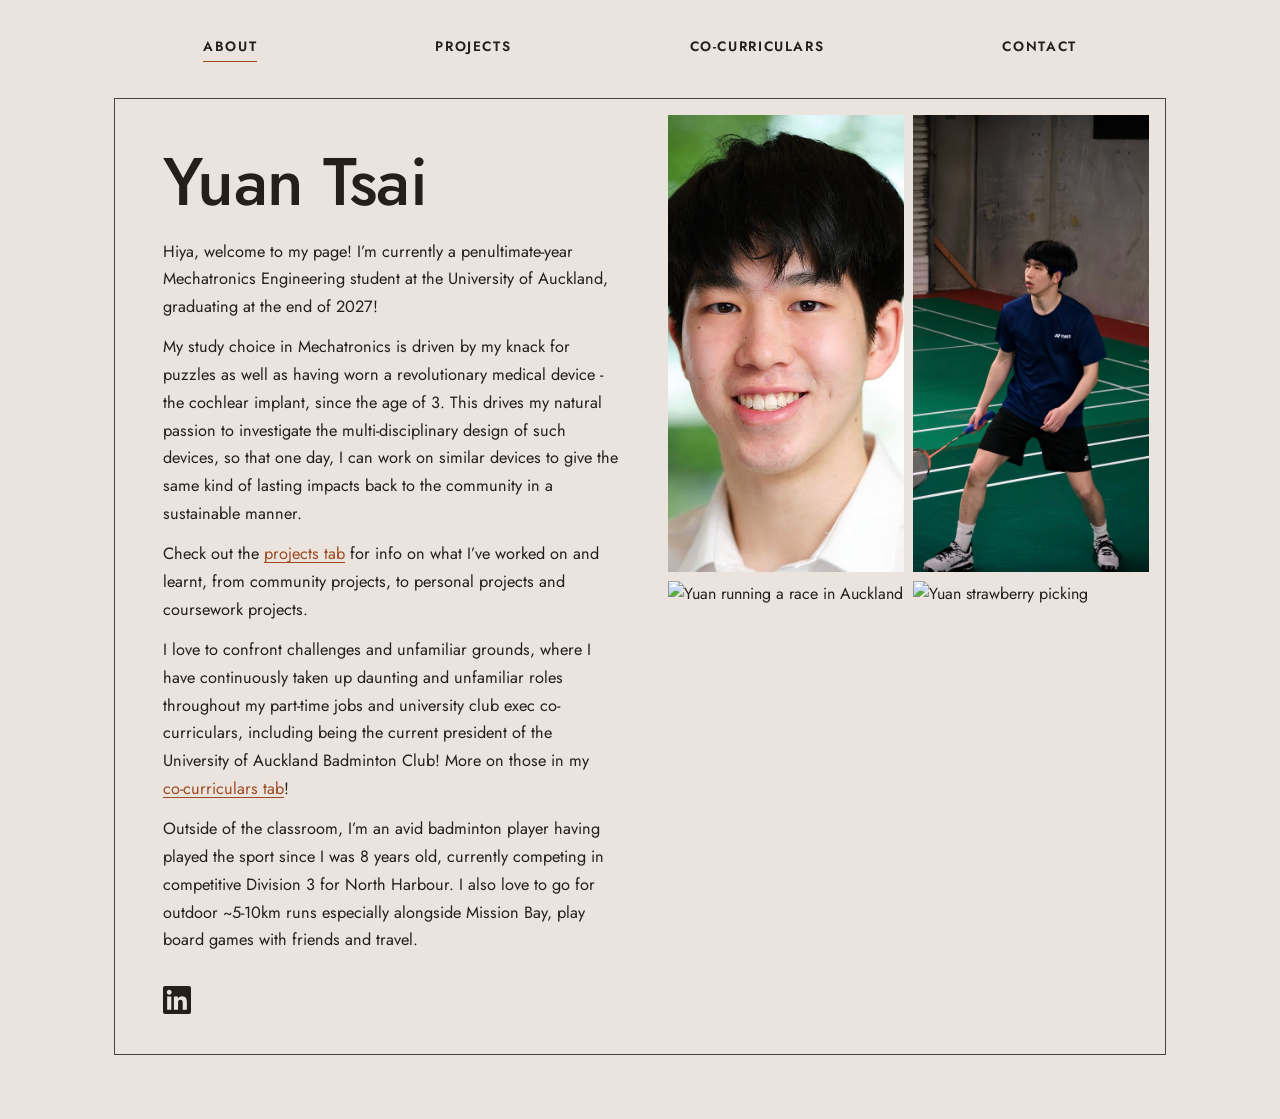
==== commit 79d68241: "minor changes" ====
--- a/index.html
+++ b/index.html
@@ -24,10 +24,11 @@
       <div>
         <h1>Yuan Tsai</h1>
         <div class="bio">
-          <p>Hiya, welcome to my page! I’m currently a penultimate-year Mechatronics Engineering student at UoA, graduating at the end of 2027!</p>
-          <p>What I enjoy most is the full engineering process: understanding the requirements, iterating on solutions, then prototyping and testing until it works. You’ll see that process in my <a href="projects.html">projects tab</a>!</p>
-          <p>I love to confront challenges and unfamiliar grounds, where I have continuously taken up daunting and unfamiliar roles throughout my part-time jobs and university club exec co-curriculars, including being the incumbent president of the University of Auckland Badminton Club! More on those in my <a href="cocurriculars.html">co-curriculars tab</a>!</p>
-          <p>More about myself outside of the classroom: I’m an avid badminton player having played the sport since I was 8 years old, currently competing in competitive Division 3 for North Harbour. I also love to go for outdoor ~5-10km runs especially alongside Mission Bay, play board games with friends and travel around New Zealand!</p>
+          <p>Hiya, welcome to my page! I’m currently a penultimate-year Mechatronics Engineering student at the University of Auckland, graduating at the end of 2027!</p>
+          <p>My study choice in Mechatronics is driven by my knack for puzzles as well as having worn a revolutionary medical device - the cochlear implant, since the age of 3. This drives my natural passion to investigate the multi-disciplinary design of such devices, so that one day, I can work on similar devices to give the same kind of lasting impacts back to the community in a sustainable manner.</p>
+          <p>Check out the <a href="projects.html">projects tab</a> for info on what I’ve worked on and learnt, from community projects, to personal projects and coursework projects.</p>
+          <p>I love to confront challenges and unfamiliar grounds, where I have continuously taken up daunting and unfamiliar roles throughout my part-time jobs and university club exec co-curriculars, including being the current president of the University of Auckland Badminton Club! More on those in my <a href="cocurriculars.html">co-curriculars tab</a>!</p>
+          <p>Outside of the classroom, I’m an avid badminton player having played the sport since I was 8 years old, currently competing in competitive Division 3 for North Harbour. I also love to go for outdoor ~5-10km runs especially alongside Mission Bay, play board games with friends and travel.</p>
         </div>
       </div>
       <div class="socials">
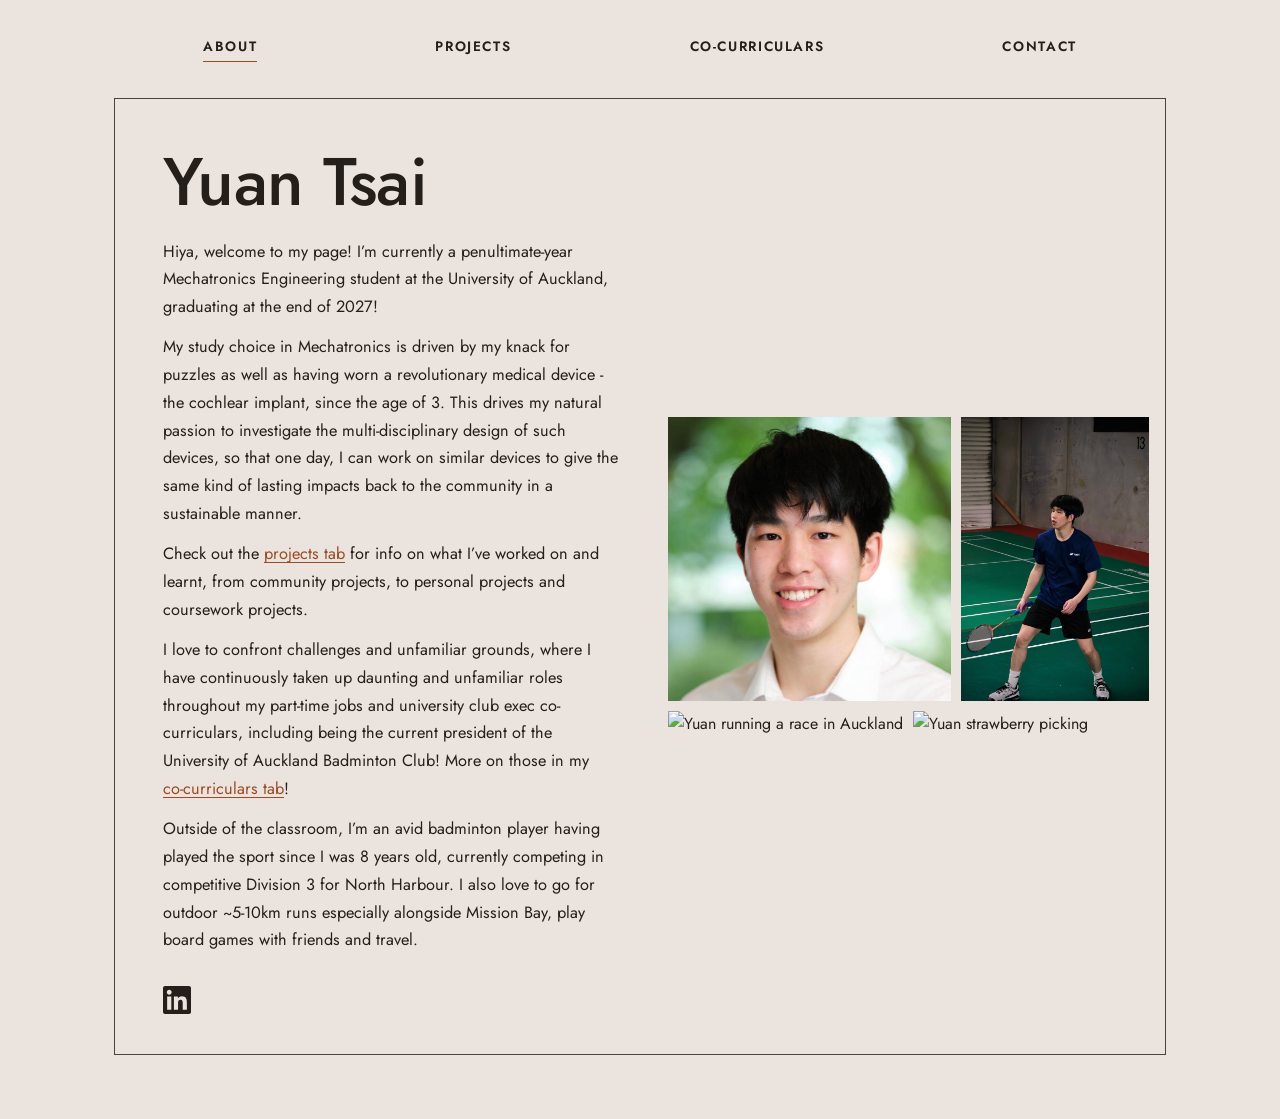
==== commit c237de95: "fixed photos dimensions" ====
--- a/index.html
+++ b/index.html
@@ -38,11 +38,16 @@
       </div>
     </div>
 
+    <!-- --ar is each photo's width / height, so photos in a row share one height and are never cropped -->
     <div class="photo-grid">
-      <img src="mechatronics.jpg" alt="Yuan Tsai headshot" style="object-position: 50% 30%;">
-      <img src="badminton_better.JPG" alt="Yuan playing badminton" style="object-position: 50% 30%;">
-      <img src="outdoor%20running.jpg" alt="Yuan running a race in Auckland" style="object-position: 45% 90%;">
-      <img src="strawberry.jpg" alt="Yuan strawberry picking" style="object-position: 50% 65%;">
+      <div class="photo-row">
+        <img src="mechatronics.jpg" alt="Yuan Tsai headshot" style="--ar: 1;">
+        <img src="badminton_better.JPG" alt="Yuan playing badminton" style="--ar: 0.6662;">
+      </div>
+      <div class="photo-row">
+        <img src="outdoor%20running.jpg" alt="Yuan running a race in Auckland" style="--ar: 0.75;">
+        <img src="strawberry.jpg" alt="Yuan strawberry picking" style="--ar: 0.75;">
+      </div>
     </div>
   </section>
 </main>
--- a/style.css
+++ b/style.css
@@ -101,16 +101,16 @@
 .socials svg { width: 28px; height: 28px; }
 
 .photo-grid {
-  display: grid;
-  grid-template-columns: repeat(2, minmax(0, 1fr));
-  grid-template-rows: repeat(2, minmax(0, 1fr));
+  display: flex;
+  flex-direction: column;
   gap: 0.6rem;
-  min-height: 420px;
-}
-.photo-grid img {
-  width: 100%;
-  height: 100%;
-  object-fit: cover;
+  align-self: center;
+}
+.photo-row { display: flex; gap: 0.6rem; }
+.photo-row img {
+  flex: var(--ar) 1 0;
+  min-width: 0;
+  height: auto;
 }
 
 /* PAGE HEADINGS */
@@ -412,7 +412,6 @@
   main { padding: 0 1rem 3rem; }
   .frame { grid-template-columns: minmax(0, 1fr); min-height: 0; }
   .frame-text { padding: 1.25rem 0.5rem 0.5rem; }
-  .photo-grid { min-height: 0; aspect-ratio: 1; }
   .project-grid { grid-template-columns: minmax(0, 1fr); }
   .media-grid { grid-template-columns: 1fr; }
   .contact-frame { padding: 2.25rem 1.25rem; }
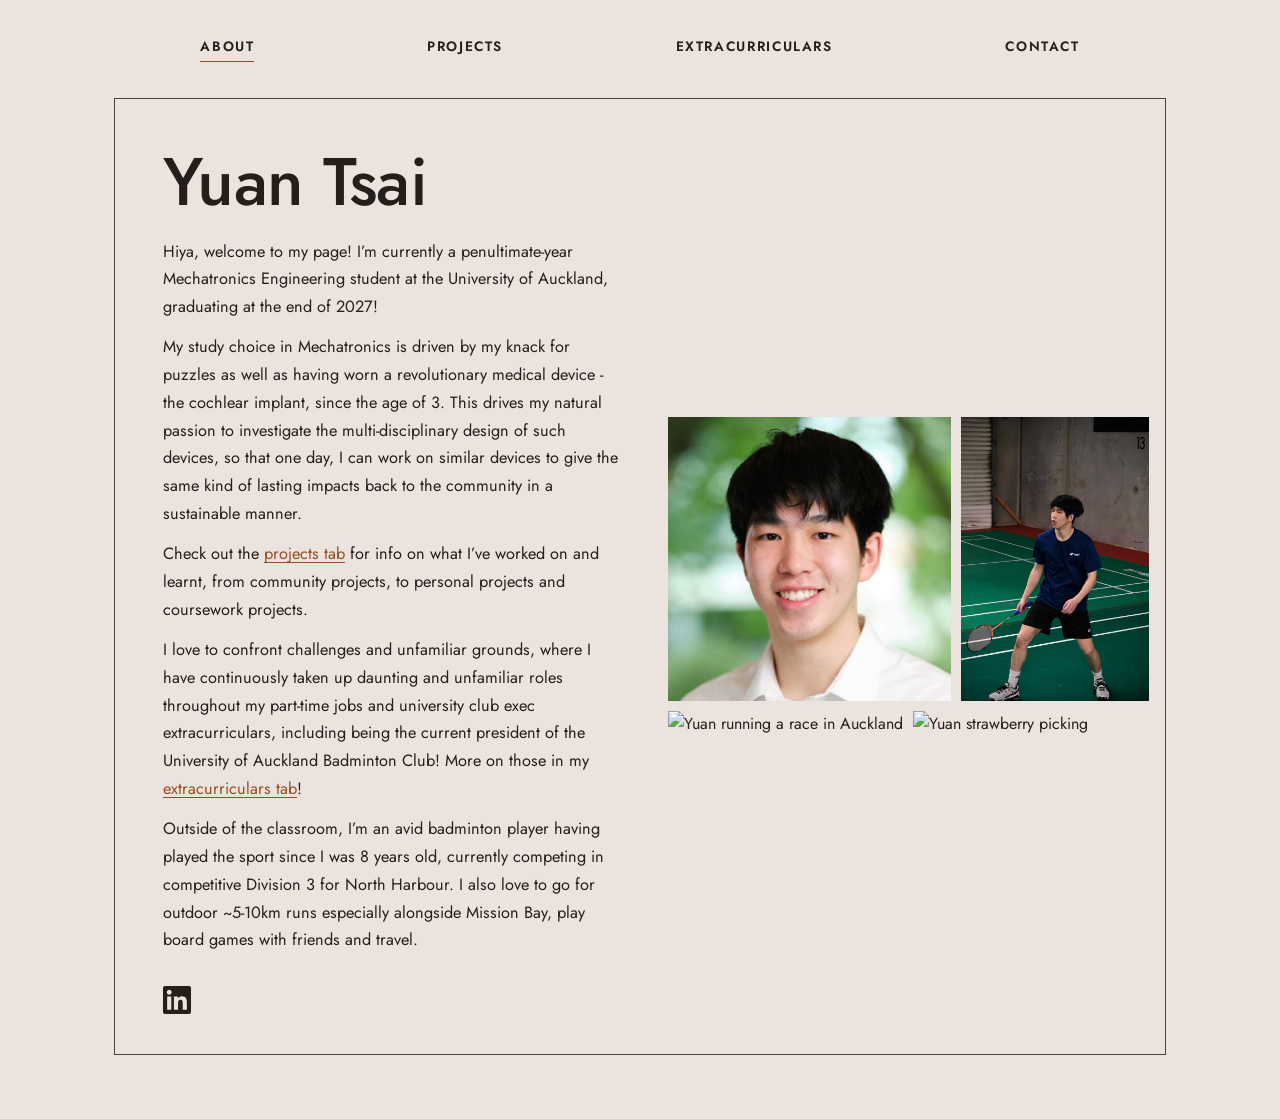
==== commit 2cf9083f: "added sports" ====
--- a/index.html
+++ b/index.html
@@ -14,7 +14,7 @@
 <nav class="site-nav">
   <a href="index.html" class="active">About</a>
   <a href="projects.html">Projects</a>
-  <a href="cocurriculars.html">Co-Curriculars</a>
+  <a href="cocurriculars.html">Extracurriculars</a>
   <a href="contact.html">Contact</a>
 </nav>
 
@@ -27,7 +27,7 @@
           <p>Hiya, welcome to my page! I’m currently a penultimate-year Mechatronics Engineering student at the University of Auckland, graduating at the end of 2027!</p>
           <p>My study choice in Mechatronics is driven by my knack for puzzles as well as having worn a revolutionary medical device - the cochlear implant, since the age of 3. This drives my natural passion to investigate the multi-disciplinary design of such devices, so that one day, I can work on similar devices to give the same kind of lasting impacts back to the community in a sustainable manner.</p>
           <p>Check out the <a href="projects.html">projects tab</a> for info on what I’ve worked on and learnt, from community projects, to personal projects and coursework projects.</p>
-          <p>I love to confront challenges and unfamiliar grounds, where I have continuously taken up daunting and unfamiliar roles throughout my part-time jobs and university club exec co-curriculars, including being the current president of the University of Auckland Badminton Club! More on those in my <a href="cocurriculars.html">co-curriculars tab</a>!</p>
+          <p>I love to confront challenges and unfamiliar grounds, where I have continuously taken up daunting and unfamiliar roles throughout my part-time jobs and university club exec extracurriculars, including being the current president of the University of Auckland Badminton Club! More on those in my <a href="cocurriculars.html">extracurriculars tab</a>!</p>
           <p>Outside of the classroom, I’m an avid badminton player having played the sport since I was 8 years old, currently competing in competitive Division 3 for North Harbour. I also love to go for outdoor ~5-10km runs especially alongside Mission Bay, play board games with friends and travel.</p>
         </div>
       </div>
--- a/style.css
+++ b/style.css
@@ -305,7 +305,7 @@
 .btn:hover { background: var(--accent-hover); transform: translateY(-1px); }
 .btn svg { width: 18px; height: 18px; flex-shrink: 0; }
 
-/* CO-CURRICULARS */
+/* EXTRACURRICULARS */
 .cc { max-width: 940px; }
 .cc-section + .cc-section { margin-top: 4rem; }
 .cc-section-title {
